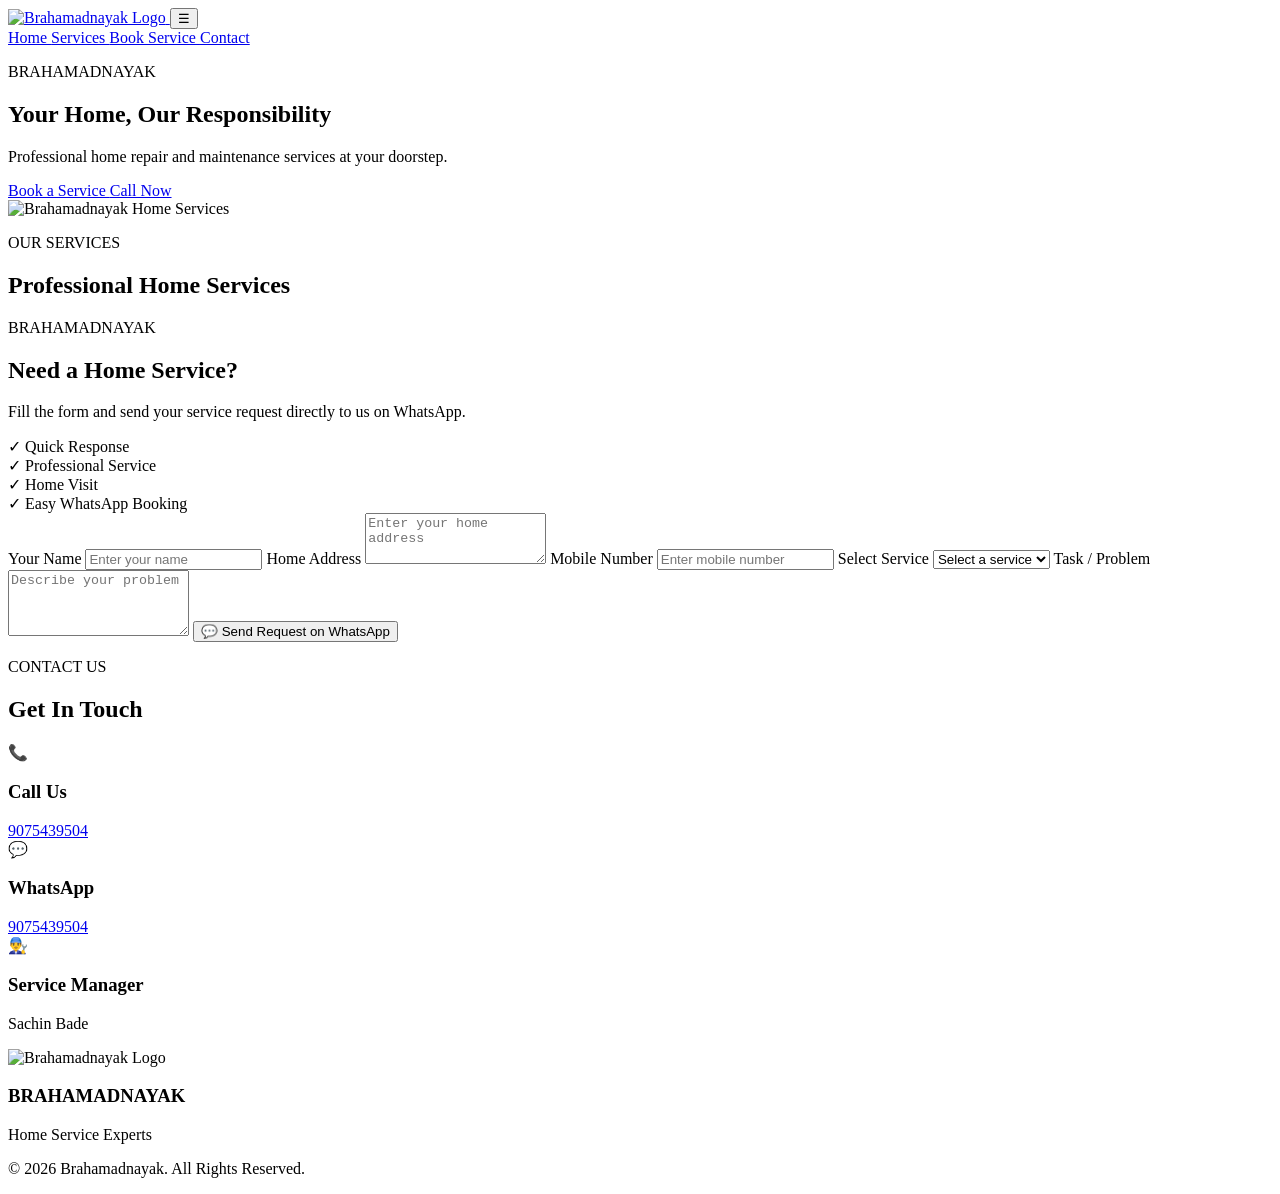
==== website.html @ bc369279 "Create website.html" ====
<!DOCTYPE html>
<html lang="en">

<head>

    <meta charset="UTF-8">

    <meta name="viewport"
          content="width=device-width, initial-scale=1.0">

    <title>Brahamadnayak</title>

    <link rel="stylesheet" href="style.css">

</head>

<body>

<!-- ================= NAVBAR ================= -->

<header class="navbar">

    <div class="nav-container">

        <a href="website.html" class="nav-logo">

            <img src="assest/brahamadnayak_logo.png"
                 alt="Brahamadnayak Logo">

        </a>

        <button class="menu-btn" onclick="toggleMenu()">
            ☰
        </button>

        <nav id="navMenu">

            <a href="#home" data-text="home">
                Home
            </a>

            <a href="#services" data-text="services">
                Services
            </a>

            <a href="#booking" data-text="booking">
                Book Service
            </a>

            <a href="#contact" data-text="contact">
                Contact
            </a>

        </nav>

    </div>

</header>


<!-- ================= HOME ================= -->

<section id="home" class="hero">

    <div class="hero-content">

        <div class="hero-text">

            <p class="small-title">
                BRAHAMADNAYAK
            </p>

            <h1 data-text="heroTitle">
                Your Home,
                Our Responsibility
            </h1>

            <p data-text="heroDescription">
                Professional home repair and maintenance
                services at your doorstep.
            </p>

            <div class="hero-buttons">

                <a href="#booking" class="primary-btn"
                   data-text="bookNow">
                    Book a Service
                </a>

                <a href="tel:9075439504"
                   class="secondary-btn"
                   data-text="callNow">
                    Call Now
                </a>

            </div>

        </div>


        <div class="hero-image">

            <img src="assest/brahamadnayak_logo.png"
                 alt="Brahamadnayak Home Services">

        </div>

    </div>

</section>


<!-- ================= SERVICES ================= -->

<section id="services" class="section">

    <div class="section-title">

        <p>OUR SERVICES</p>

        <h2 data-text="servicesTitle">
            Professional Home Services
        </h2>

        <span></span>

    </div>

    <div id="servicesContainer"
         class="services-grid">

    </div>

</section>


<!-- ================= BOOKING ================= -->

<section id="booking" class="booking-section">

    <div class="booking-container">

        <div class="booking-info">

            <p class="small-title">
                BRAHAMADNAYAK
            </p>

            <h2 data-text="bookingTitle">
                Need a Home Service?
            </h2>

            <p data-text="bookingDescription">
                Fill the form and send your service request
                directly to us on WhatsApp.
            </p>

            <div class="booking-points">

                <div>
                    ✓ Quick Response
                </div>

                <div>
                    ✓ Professional Service
                </div>

                <div>
                    ✓ Home Visit
                </div>

                <div>
                    ✓ Easy WhatsApp Booking
                </div>

            </div>

        </div>


        <div class="form-box">

            <form id="bookingForm">

                <label data-text="nameLabel">
                    Your Name
                </label>

                <input
                    type="text"
                    id="name"
                    placeholder="Enter your name"
                    required
                >


                <label data-text="addressLabel">
                    Home Address
                </label>

                <textarea
                    id="address"
                    placeholder="Enter your home address"
                    rows="3"
                    required></textarea>


                <label data-text="mobileLabel">
                    Mobile Number
                </label>

                <input
                    type="tel"
                    id="mobile"
                    placeholder="Enter mobile number"
                    maxlength="10"
                    required
                >


                <label data-text="serviceLabel">
                    Select Service
                </label>

                <select id="service" required>

                    <option value="">
                        Select a service
                    </option>

                </select>


                <label data-text="problemLabel">
                    Task / Problem
                </label>

                <textarea
                    id="problem"
                    placeholder="Describe your problem"
                    rows="4"
                    required></textarea>


                <button type="submit"
                        class="whatsapp-btn">

                    <span>💬</span>

                    <span data-text="sendWhatsApp">
                        Send Request on WhatsApp
                    </span>

                </button>

            </form>

        </div>

    </div>

</section>


<!-- ================= CONTACT ================= -->

<section id="contact" class="contact-section">

    <div class="section-title">

        <p>CONTACT US</p>

        <h2 data-text="contactTitle">
            Get In Touch
        </h2>

        <span></span>

    </div>


    <div class="contact-container">

        <div class="contact-card">

            <div class="contact-icon">
                📞
            </div>

            <h3 data-text="call">
                Call Us
            </h3>

            <a href="tel:9075439504">
                9075439504
            </a>

        </div>


        <div class="contact-card">

            <div class="contact-icon">
                💬
            </div>

            <h3>
                WhatsApp
            </h3>

            <a href="https://wa.me/919075439504"
               target="_blank">

                9075439504

            </a>

        </div>


        <div class="contact-card">

            <div class="contact-icon">
                👨‍🔧
            </div>

            <h3 data-text="manager">
                Service Manager
            </h3>

            <p>
                Sachin Bade
            </p>

        </div>

    </div>

</section>


<!-- ================= FOOTER ================= -->

<footer>

    <div class="footer-logo">

        <img src="assest/brahamadnayak_logo.png"
             alt="Brahamadnayak Logo">

    </div>

    <h3>BRAHAMADNAYAK</h3>

    <p>
        Home Service Experts
    </p>

    <p class="copyright">
        © 2026 Brahamadnayak. All Rights Reserved.
    </p>

</footer>


<!-- CURSOR GLOW -->

<div id="cursorGlow"></div>


<script src="app.js"></script>

</body>

</html>
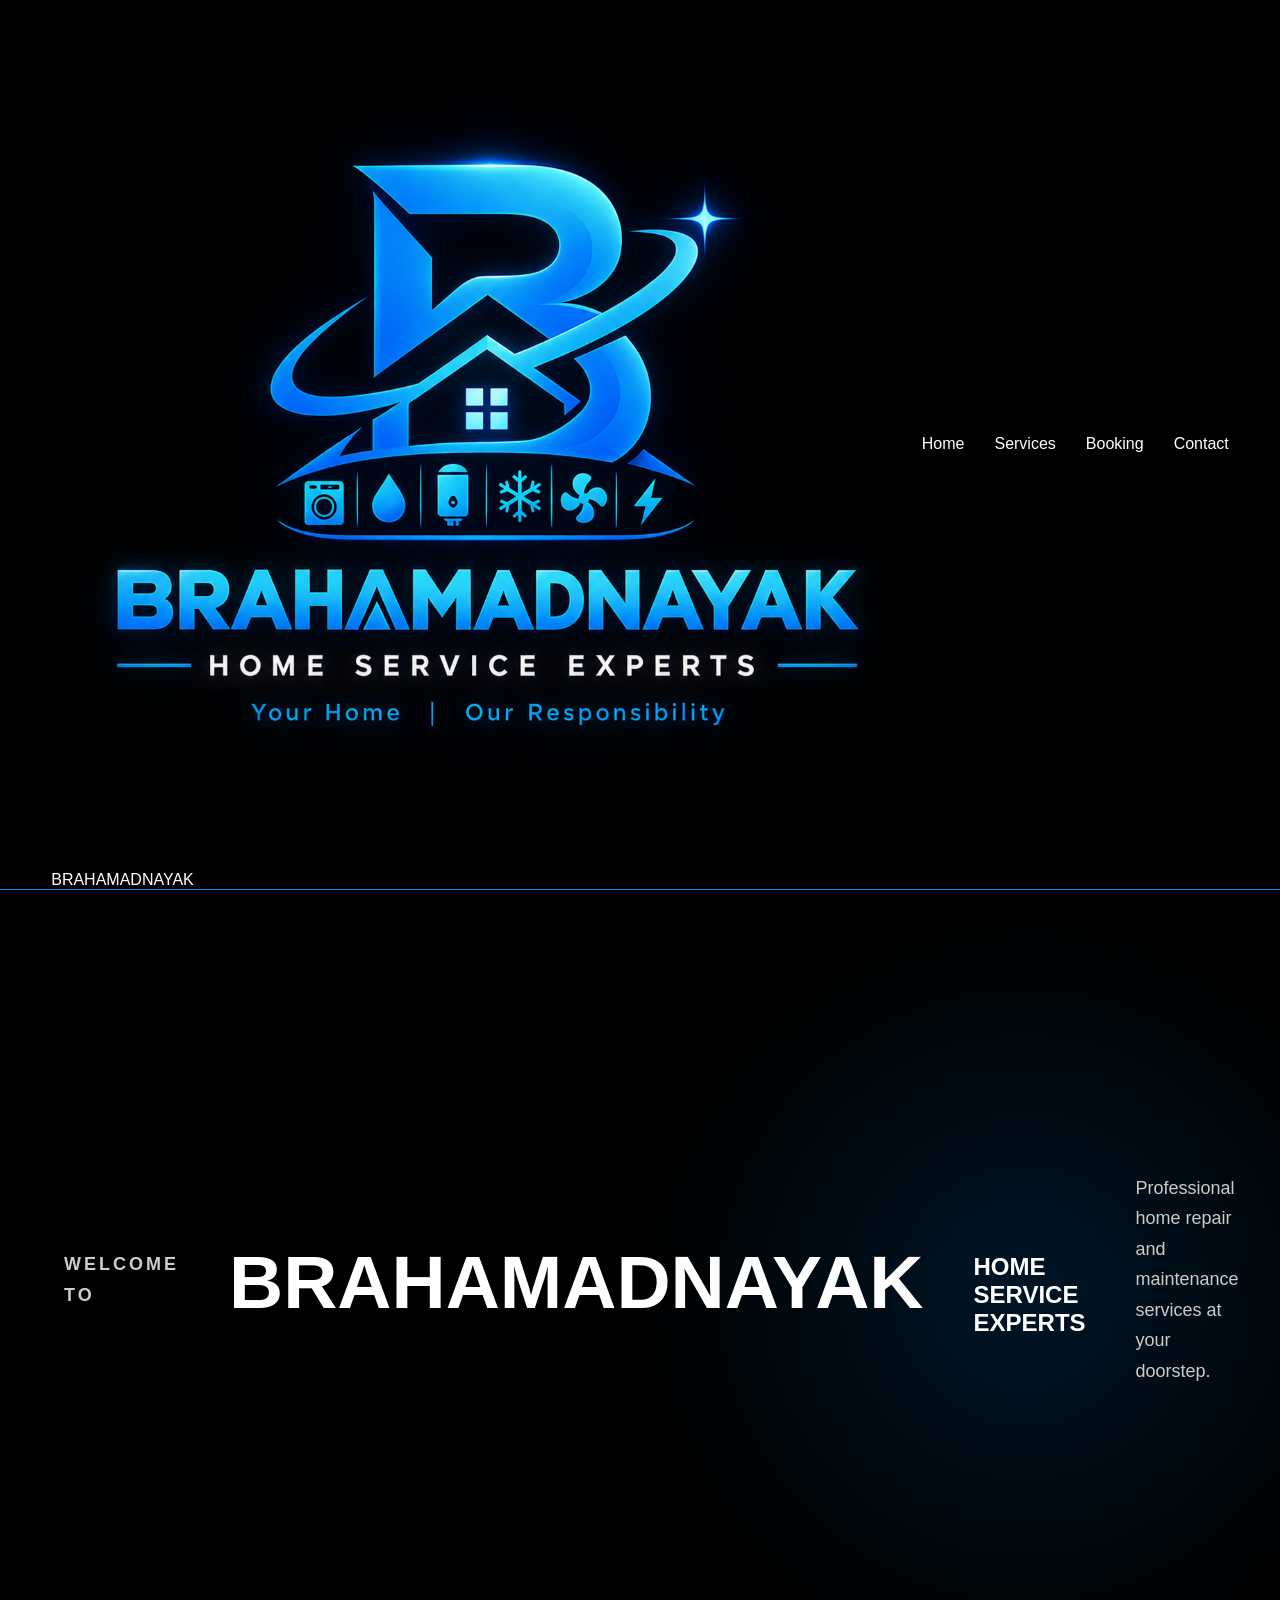
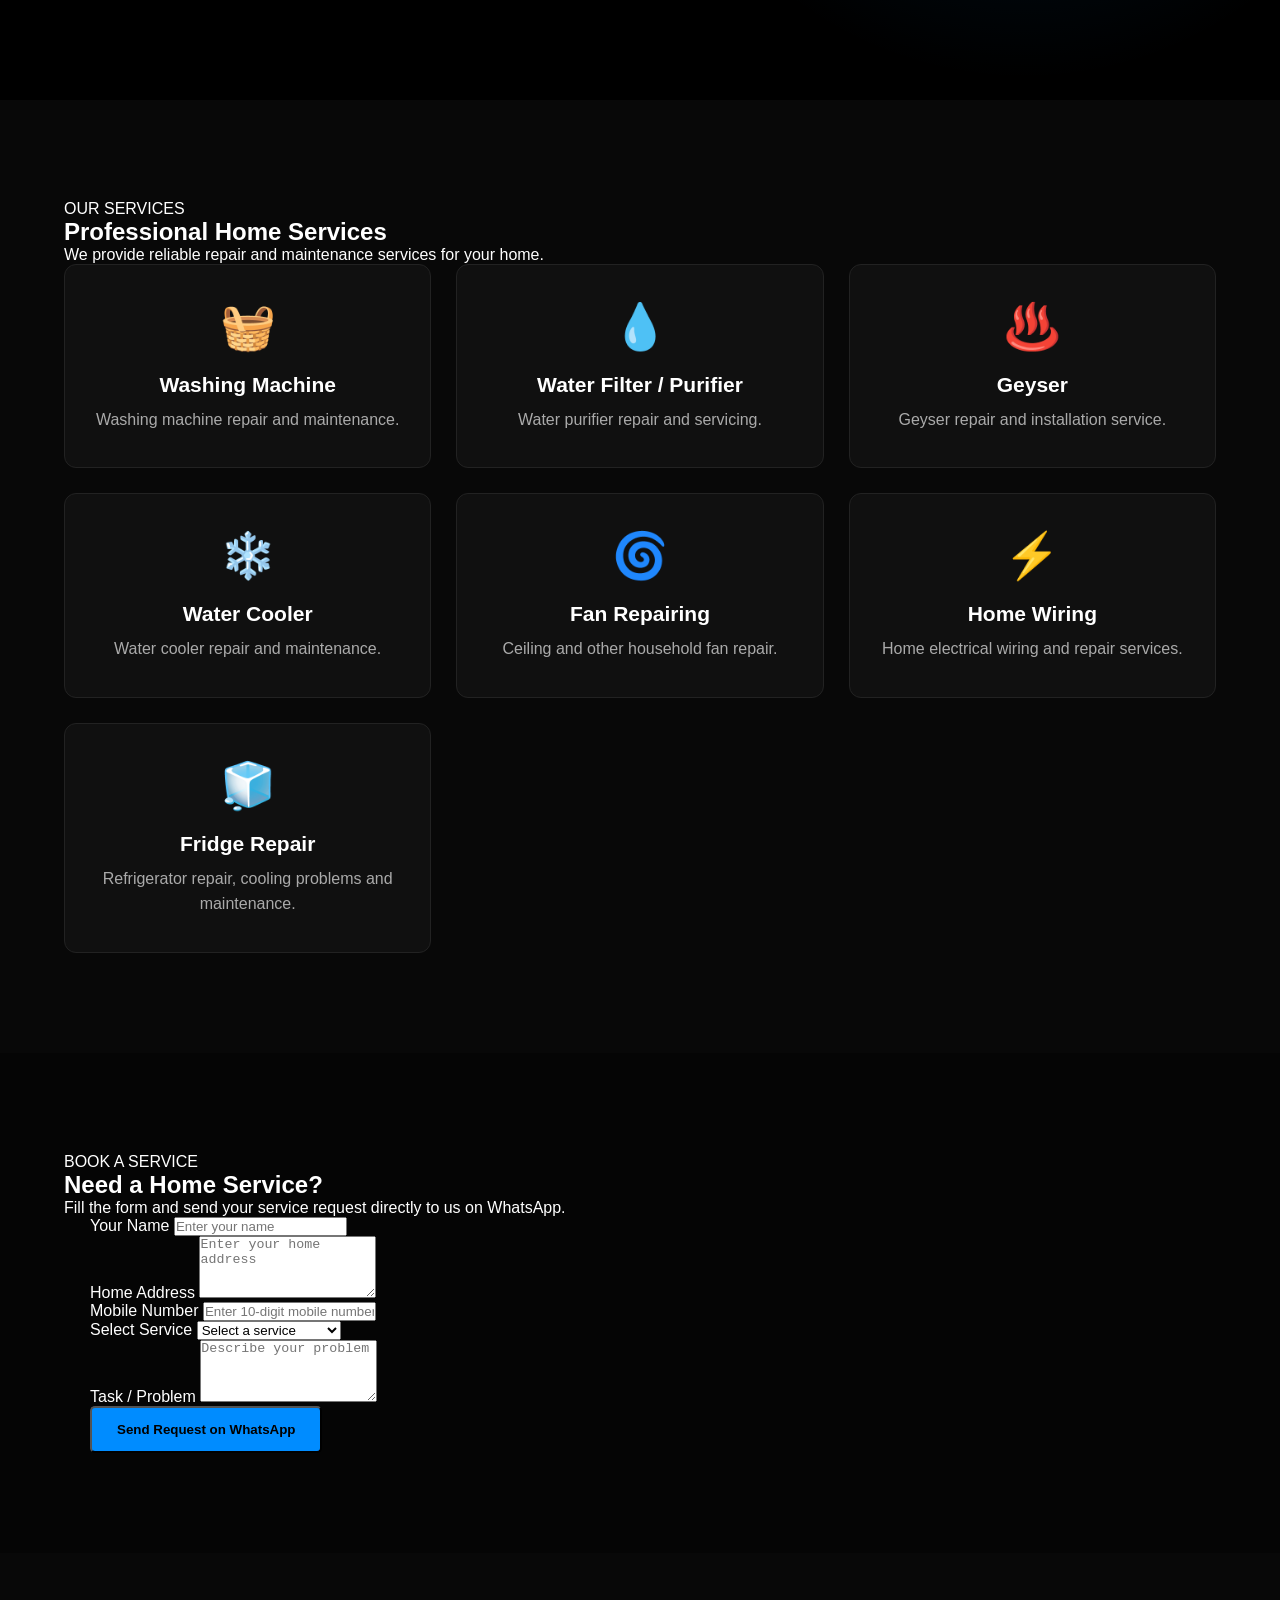
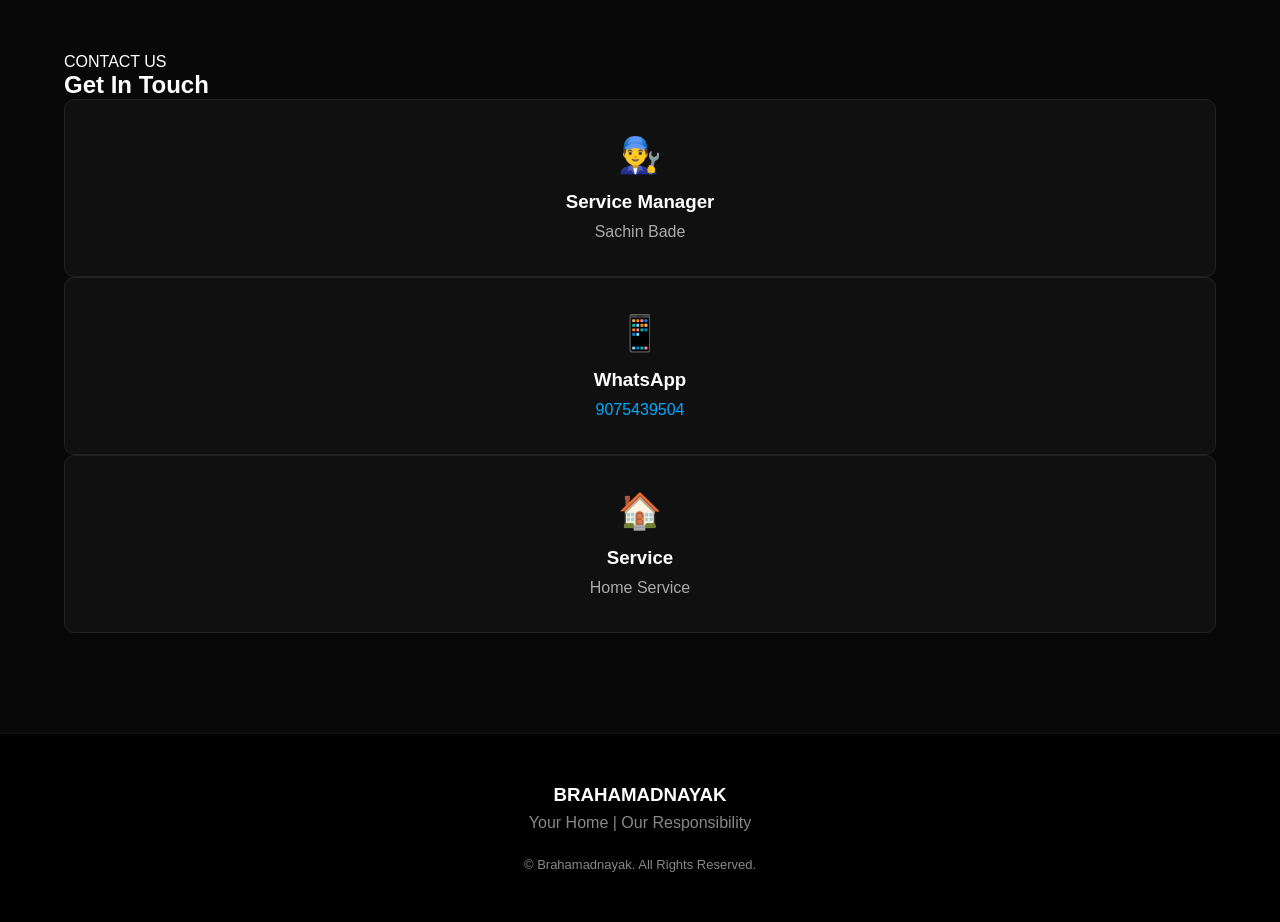
==== commit 8732ccb8: "Update website.html" ====
--- a/website.html
+++ b/website.html
@@ -8,7 +8,7 @@
     <meta name="viewport"
           content="width=device-width, initial-scale=1.0">
 
-    <title>Brahamadnayak</title>
+    <title>Brahamadnayak Home Services</title>
 
     <link rel="stylesheet" href="style.css">
 
@@ -16,359 +16,509 @@
 
 <body>
 
-<!-- ================= NAVBAR ================= -->
-
-<header class="navbar">
-
-    <div class="nav-container">
-
-        <a href="website.html" class="nav-logo">
-
-            <img src="assest/brahamadnayak_logo.png"
-                 alt="Brahamadnayak Logo">
-
-        </a>
-
-        <button class="menu-btn" onclick="toggleMenu()">
-            ☰
-        </button>
-
-        <nav id="navMenu">
-
-            <a href="#home" data-text="home">
-                Home
+    <div class="cursor-glow"></div>
+
+    <!-- NAVIGATION -->
+
+    <header class="navbar">
+
+        <div class="nav-container">
+
+            <a href="#home" class="brand">
+
+                <img src="assest/brahamadnayak_logo.png"
+                     alt="Brahamadnayak Logo">
+
+                <span>BRAHAMADNAYAK</span>
+
             </a>
 
-            <a href="#services" data-text="services">
-                Services
+            <nav>
+
+                <a href="#home" data-nav="home">
+                    Home
+                </a>
+
+                <a href="#services" data-nav="services">
+                    Services
+                </a>
+
+                <a href="#booking" data-nav="booking">
+                    Booking
+                </a>
+
+                <a href="#contact" data-nav="contact">
+                    Contact
+                </a>
+
+            </nav>
+
+        </div>
+
+    </header>
+
+
+    <!-- HOME -->
+
+    <section id="home" class="hero">
+
+        <div class="hero-content">
+
+            <p class="small-title" data-text="welcome">
+                WELCOME TO
+            </p>
+
+            <h1>
+                BRAHAMADNAYAK
+            </h1>
+
+            <h2 data-text="homeServices">
+                HOME SERVICE EXPERTS
+            </h2>
+
+            <p class="hero-description"
+               data-text="heroDescription">
+
+                Reliable repair and home services at your doorstep.
+
+            </p>
+
+            <a href="#services"
+               class="primary-btn"
+               data-text="viewServices">
+
+                View Services
+
             </a>
 
-            <a href="#booking" data-text="booking">
-                Book Service
-            </a>
-
-            <a href="#contact" data-text="contact">
-                Contact
-            </a>
-
-        </nav>
-
-    </div>
-
-</header>
-
-
-<!-- ================= HOME ================= -->
-
-<section id="home" class="hero">
-
-    <div class="hero-content">
-
-        <div class="hero-text">
-
-            <p class="small-title">
+        </div>
+
+    </section>
+
+
+    <!-- SERVICES -->
+
+    <section id="services" class="section">
+
+        <div class="section-heading">
+
+            <p class="section-small"
+               data-text="ourServices">
+                OUR SERVICES
+            </p>
+
+            <h2 data-text="servicesTitle">
+                Professional Home Services
+            </h2>
+
+            <p data-text="servicesDescription">
+                We provide reliable repair and maintenance services
+                for your home.
+            </p>
+
+        </div>
+
+
+        <div class="services-grid">
+
+
+            <!-- WASHING MACHINE -->
+
+            <div class="service-card">
+
+                <div class="service-icon">
+                    🧺
+                </div>
+
+                <h3 data-service="washingMachine">
+                    Washing Machine
+                </h3>
+
+                <p data-service-desc="washingMachine">
+                    Washing machine repair and maintenance.
+                </p>
+
+            </div>
+
+
+            <!-- PURIFIER -->
+
+            <div class="service-card">
+
+                <div class="service-icon">
+                    💧
+                </div>
+
+                <h3 data-service="purifier">
+                    Water Filter / Purifier
+                </h3>
+
+                <p data-service-desc="purifier">
+                    Water purifier repair and servicing.
+                </p>
+
+            </div>
+
+
+            <!-- GEYSER -->
+
+            <div class="service-card">
+
+                <div class="service-icon">
+                    ♨️
+                </div>
+
+                <h3 data-service="geyser">
+                    Geyser
+                </h3>
+
+                <p data-service-desc="geyser">
+                    Geyser repair and installation service.
+                </p>
+
+            </div>
+
+
+            <!-- COOLER -->
+
+            <div class="service-card">
+
+                <div class="service-icon">
+                    ❄️
+                </div>
+
+                <h3 data-service="cooler">
+                    Water Cooler
+                </h3>
+
+                <p data-service-desc="cooler">
+                    Water cooler repair and maintenance.
+                </p>
+
+            </div>
+
+
+            <!-- FAN -->
+
+            <div class="service-card">
+
+                <div class="service-icon">
+                    🌀
+                </div>
+
+                <h3 data-service="fan">
+                    Fan Repairing
+                </h3>
+
+                <p data-service-desc="fan">
+                    Ceiling and other household fan repair.
+                </p>
+
+            </div>
+
+
+            <!-- WIRING -->
+
+            <div class="service-card">
+
+                <div class="service-icon">
+                    ⚡
+                </div>
+
+                <h3 data-service="wiring">
+                    Home Wiring
+                </h3>
+
+                <p data-service-desc="wiring">
+                    Home electrical wiring and repair services.
+                </p>
+
+            </div>
+
+
+            <!-- FRIDGE -->
+
+            <div class="service-card">
+
+                <div class="service-icon">
+                    🧊
+                </div>
+
+                <h3 data-service="fridge">
+                    Fridge Repair
+                </h3>
+
+                <p data-service-desc="fridge">
+                    Refrigerator repair, cooling problems
+                    and maintenance.
+                </p>
+
+            </div>
+
+
+        </div>
+
+    </section>
+
+
+    <!-- BOOKING -->
+
+    <section id="booking" class="section booking-section">
+
+        <div class="section-heading">
+
+            <p class="section-small"
+               data-text="bookService">
+                BOOK A SERVICE
+            </p>
+
+            <h2 data-text="bookingTitle">
+                Request a Service
+            </h2>
+
+            <p data-text="bookingDescription">
+                Enter your details and contact us directly on WhatsApp.
+            </p>
+
+        </div>
+
+
+        <div class="booking-container">
+
+            <form id="bookingForm">
+
+
+                <div class="form-group">
+
+                    <label for="customerName"
+                           data-text="nameLabel">
+                        Your Name
+                    </label>
+
+                    <input
+                        type="text"
+                        id="customerName"
+                        placeholder="Enter your name"
+                        required>
+
+                </div>
+
+
+                <div class="form-group">
+
+                    <label for="customerAddress"
+                           data-text="addressLabel">
+                        Home Address
+                    </label>
+
+                    <textarea
+                        id="customerAddress"
+                        placeholder="Enter your home address"
+                        rows="4"
+                        required></textarea>
+
+                </div>
+
+
+                <div class="form-group">
+
+                    <label for="customerMobile"
+                           data-text="mobileLabel">
+                        Mobile Number
+                    </label>
+
+                    <input
+                        type="tel"
+                        id="customerMobile"
+                        placeholder="Enter 10-digit mobile number"
+                        maxlength="10"
+                        required>
+
+                </div>
+
+
+                <div class="form-group">
+
+                    <label for="serviceSelect"
+                           data-text="serviceLabel">
+                        Select Service
+                    </label>
+
+                    <select id="serviceSelect" required>
+
+                        <option value="">
+                            Select a service
+                        </option>
+
+                        <option value="Washing Machine">
+                            Washing Machine
+                        </option>
+
+                        <option value="Water Filter / Purifier">
+                            Water Filter / Purifier
+                        </option>
+
+                        <option value="Geyser">
+                            Geyser
+                        </option>
+
+                        <option value="Water Cooler">
+                            Water Cooler
+                        </option>
+
+                        <option value="Fan Repairing">
+                            Fan Repairing
+                        </option>
+
+                        <option value="Home Wiring">
+                            Home Wiring
+                        </option>
+
+                        <option value="Fridge Repair">
+                            Fridge Repair
+                        </option>
+
+                    </select>
+
+                </div>
+
+
+                <div class="form-group">
+
+                    <label for="customerProblem"
+                           data-text="problemLabel">
+                        Problem / Task
+                    </label>
+
+                    <textarea
+                        id="customerProblem"
+                        placeholder="Describe your problem"
+                        rows="4"
+                        required></textarea>
+
+                </div>
+
+
+                <button type="submit"
+                        class="primary-btn booking-btn"
+                        data-text="sendWhatsApp">
+
+                    Send Booking on WhatsApp
+
+                </button>
+
+            </form>
+
+        </div>
+
+    </section>
+
+
+    <!-- CONTACT -->
+
+    <section id="contact" class="section contact-section">
+
+        <div class="section-heading">
+
+            <p class="section-small"
+               data-text="contactUs">
+                CONTACT US
+            </p>
+
+            <h2 data-text="contactTitle">
+                Get in Touch
+            </h2>
+
+        </div>
+
+
+        <div class="contact-grid">
+
+
+            <div class="contact-card">
+
+                <div class="contact-icon">
+                    👨‍🔧
+                </div>
+
+                <h3 data-text="manager">
+                    Manager
+                </h3>
+
+                <p>
+                    Sachin Bade
+                </p>
+
+            </div>
+
+
+            <div class="contact-card">
+
+                <div class="contact-icon">
+                    📱
+                </div>
+
+                <h3 data-text="whatsapp">
+                    WhatsApp
+                </h3>
+
+                <a href="https://wa.me/919075439504"
+                   target="_blank">
+
+                    9075439504
+
+                </a>
+
+            </div>
+
+
+            <div class="contact-card">
+
+                <div class="contact-icon">
+                    🏠
+                </div>
+
+                <h3 data-text="serviceArea">
+                    Service
+                </h3>
+
+                <p data-text="serviceAreaText">
+                    Home Service
+                </p>
+
+            </div>
+
+
+        </div>
+
+    </section>
+
+
+    <!-- FOOTER -->
+
+    <footer>
+
+        <div class="footer-content">
+
+            <h3>
                 BRAHAMADNAYAK
-            </p>
-
-            <h1 data-text="heroTitle">
-                Your Home,
-                Our Responsibility
-            </h1>
-
-            <p data-text="heroDescription">
-                Professional home repair and maintenance
-                services at your doorstep.
-            </p>
-
-            <div class="hero-buttons">
-
-                <a href="#booking" class="primary-btn"
-                   data-text="bookNow">
-                    Book a Service
-                </a>
-
-                <a href="tel:9075439504"
-                   class="secondary-btn"
-                   data-text="callNow">
-                    Call Now
-                </a>
-
-            </div>
-
-        </div>
-
-
-        <div class="hero-image">
-
-            <img src="assest/brahamadnayak_logo.png"
-                 alt="Brahamadnayak Home Services">
-
-        </div>
-
-    </div>
-
-</section>
-
-
-<!-- ================= SERVICES ================= -->
-
-<section id="services" class="section">
-
-    <div class="section-title">
-
-        <p>OUR SERVICES</p>
-
-        <h2 data-text="servicesTitle">
-            Professional Home Services
-        </h2>
-
-        <span></span>
-
-    </div>
-
-    <div id="servicesContainer"
-         class="services-grid">
-
-    </div>
-
-</section>
-
-
-<!-- ================= BOOKING ================= -->
-
-<section id="booking" class="booking-section">
-
-    <div class="booking-container">
-
-        <div class="booking-info">
-
-            <p class="small-title">
-                BRAHAMADNAYAK
-            </p>
-
-            <h2 data-text="bookingTitle">
-                Need a Home Service?
-            </h2>
-
-            <p data-text="bookingDescription">
-                Fill the form and send your service request
-                directly to us on WhatsApp.
-            </p>
-
-            <div class="booking-points">
-
-                <div>
-                    ✓ Quick Response
-                </div>
-
-                <div>
-                    ✓ Professional Service
-                </div>
-
-                <div>
-                    ✓ Home Visit
-                </div>
-
-                <div>
-                    ✓ Easy WhatsApp Booking
-                </div>
-
-            </div>
-
-        </div>
-
-
-        <div class="form-box">
-
-            <form id="bookingForm">
-
-                <label data-text="nameLabel">
-                    Your Name
-                </label>
-
-                <input
-                    type="text"
-                    id="name"
-                    placeholder="Enter your name"
-                    required
-                >
-
-
-                <label data-text="addressLabel">
-                    Home Address
-                </label>
-
-                <textarea
-                    id="address"
-                    placeholder="Enter your home address"
-                    rows="3"
-                    required></textarea>
-
-
-                <label data-text="mobileLabel">
-                    Mobile Number
-                </label>
-
-                <input
-                    type="tel"
-                    id="mobile"
-                    placeholder="Enter mobile number"
-                    maxlength="10"
-                    required
-                >
-
-
-                <label data-text="serviceLabel">
-                    Select Service
-                </label>
-
-                <select id="service" required>
-
-                    <option value="">
-                        Select a service
-                    </option>
-
-                </select>
-
-
-                <label data-text="problemLabel">
-                    Task / Problem
-                </label>
-
-                <textarea
-                    id="problem"
-                    placeholder="Describe your problem"
-                    rows="4"
-                    required></textarea>
-
-
-                <button type="submit"
-                        class="whatsapp-btn">
-
-                    <span>💬</span>
-
-                    <span data-text="sendWhatsApp">
-                        Send Request on WhatsApp
-                    </span>
-
-                </button>
-
-            </form>
-
-        </div>
-
-    </div>
-
-</section>
-
-
-<!-- ================= CONTACT ================= -->
-
-<section id="contact" class="contact-section">
-
-    <div class="section-title">
-
-        <p>CONTACT US</p>
-
-        <h2 data-text="contactTitle">
-            Get In Touch
-        </h2>
-
-        <span></span>
-
-    </div>
-
-
-    <div class="contact-container">
-
-        <div class="contact-card">
-
-            <div class="contact-icon">
-                📞
-            </div>
-
-            <h3 data-text="call">
-                Call Us
             </h3>
 
-            <a href="tel:9075439504">
-                9075439504
-            </a>
-
-        </div>
-
-
-        <div class="contact-card">
-
-            <div class="contact-icon">
-                💬
-            </div>
-
-            <h3>
-                WhatsApp
-            </h3>
-
-            <a href="https://wa.me/919075439504"
-               target="_blank">
-
-                9075439504
-
-            </a>
-
-        </div>
-
-
-        <div class="contact-card">
-
-            <div class="contact-icon">
-                👨‍🔧
-            </div>
-
-            <h3 data-text="manager">
-                Service Manager
-            </h3>
-
-            <p>
-                Sachin Bade
-            </p>
-
-        </div>
-
-    </div>
-
-</section>
-
-
-<!-- ================= FOOTER ================= -->
-
-<footer>
-
-    <div class="footer-logo">
-
-        <img src="assest/brahamadnayak_logo.png"
-             alt="Brahamadnayak Logo">
-
-    </div>
-
-    <h3>BRAHAMADNAYAK</h3>
-
-    <p>
-        Home Service Experts
-    </p>
-
-    <p class="copyright">
-        © 2026 Brahamadnayak. All Rights Reserved.
-    </p>
-
-</footer>
-
-
-<!-- CURSOR GLOW -->
-
-<div id="cursorGlow"></div>
-
-
-<script src="app.js"></script>
+            <p data-text="footerText">
+                Your Home | Our Responsibility
+            </p>
+
+            <p class="copyright">
+                © <span id="year"></span>
+                Brahamadnayak. All Rights Reserved.
+            </p>
+
+        </div>
+
+    </footer>
+
+
+    <script src="app.js"></script>
 
 </body>
 
--- a/style.css
+++ b/style.css
@@ -0,0 +1,1052 @@
+/* =========================================
+   RESET
+========================================= */
+
+* {
+    margin: 0;
+    padding: 0;
+    box-sizing: border-box;
+}
+
+
+html {
+    scroll-behavior: smooth;
+}
+
+
+body {
+    margin: 0;
+
+    font-family:
+        Arial,
+        Helvetica,
+        sans-serif;
+
+    background: #000000;
+
+    color: #ffffff;
+
+    overflow-x: hidden;
+}
+
+
+img {
+    max-width: 100%;
+    height: auto;
+
+    display: block;
+}
+
+
+a {
+    text-decoration: none;
+    color: inherit;
+}
+
+
+/* =========================================
+   NAVBAR
+========================================= */
+
+.navbar {
+    position: sticky;
+
+    top: 0;
+
+    z-index: 1000;
+
+    width: 100%;
+
+    background: rgba(0, 0, 0, 0.95);
+
+    border-bottom:
+        1px solid #008cff;
+
+    backdrop-filter: blur(10px);
+}
+
+
+.nav-container {
+    width: 92%;
+
+    max-width: 1200px;
+
+    min-height: 80px;
+
+    margin: auto;
+
+    display: flex;
+
+    align-items: center;
+
+    justify-content: space-between;
+}
+
+
+/* LOGO */
+
+.nav-logo {
+    width: 180px;
+
+    display: block;
+}
+
+
+.nav-logo img {
+    width: 100%;
+
+    max-width: 180px;
+
+    height: auto;
+
+    object-fit: contain;
+}
+
+
+/* NAVIGATION */
+
+nav {
+    display: flex;
+
+    align-items: center;
+
+    gap: 30px;
+}
+
+
+nav a {
+    color: white;
+
+    font-size: 16px;
+
+    transition: 0.3s;
+}
+
+
+nav a:hover {
+    color: #00aaff;
+}
+
+
+/* MOBILE MENU */
+
+.menu-btn {
+    display: none;
+
+    background: transparent;
+
+    border: 1px solid #008cff;
+
+    color: white;
+
+    font-size: 24px;
+
+    padding: 6px 12px;
+
+    cursor: pointer;
+}
+
+
+/* =========================================
+   HERO
+========================================= */
+
+.hero {
+    width: 100%;
+
+    min-height: 90vh;
+
+    padding: 70px 5%;
+
+    display: flex;
+
+    align-items: center;
+
+    background:
+        radial-gradient(
+            circle at 80% 50%,
+            rgba(0, 140, 255, 0.15),
+            transparent 35%
+        );
+}
+
+
+.hero-content {
+    width: 100%;
+
+    max-width: 1200px;
+
+    margin: auto;
+
+    display: flex;
+
+    align-items: center;
+
+    justify-content: space-between;
+
+    gap: 50px;
+}
+
+
+.hero-text {
+    flex: 1;
+}
+
+
+.small-title {
+    color: #00aaff;
+
+    letter-spacing: 3px;
+
+    font-weight: bold;
+
+    margin-bottom: 15px;
+}
+
+
+.hero h1 {
+    font-size:
+        clamp(40px, 6vw, 75px);
+
+    line-height: 1.05;
+
+    margin-bottom: 25px;
+}
+
+
+.hero p {
+    max-width: 600px;
+
+    color: #cccccc;
+
+    font-size: 18px;
+
+    line-height: 1.7;
+
+    margin-bottom: 30px;
+}
+
+
+/* HERO IMAGE */
+
+.hero-image {
+    flex: 1;
+
+    width: 100%;
+
+    display: flex;
+
+    justify-content: center;
+
+    align-items: center;
+}
+
+
+.hero-image img {
+    width: 100%;
+
+    max-width: 500px;
+
+    height: auto;
+
+    object-fit: contain;
+
+    filter:
+        drop-shadow(
+            0 0 25px
+            rgba(0, 140, 255, 0.45)
+        );
+}
+
+
+/* BUTTONS */
+
+.hero-buttons {
+    display: flex;
+
+    gap: 15px;
+
+    flex-wrap: wrap;
+}
+
+
+.primary-btn,
+.secondary-btn {
+    padding: 14px 25px;
+
+    border-radius: 5px;
+
+    font-weight: bold;
+
+    transition: 0.3s;
+}
+
+
+.primary-btn {
+    background: #008cff;
+}
+
+
+.primary-btn:hover {
+    background: #00aaff;
+
+    transform: translateY(-3px);
+}
+
+
+.secondary-btn {
+    border: 1px solid #008cff;
+}
+
+
+.secondary-btn:hover {
+    background: #008cff;
+}
+
+
+/* =========================================
+   SECTION
+========================================= */
+
+.section {
+    padding: 100px 5%;
+
+    background: #080808;
+}
+
+
+.section-title {
+    text-align: center;
+
+    margin-bottom: 50px;
+}
+
+
+.section-title p {
+    color: #008cff;
+
+    letter-spacing: 3px;
+
+    font-weight: bold;
+
+    margin-bottom: 10px;
+}
+
+
+.section-title h2 {
+    font-size:
+        clamp(30px, 5vw, 50px);
+
+    margin-bottom: 15px;
+}
+
+
+.section-title span {
+    display: block;
+
+    width: 80px;
+
+    height: 3px;
+
+    margin: auto;
+
+    background: #008cff;
+}
+
+
+/* =========================================
+   SERVICES
+========================================= */
+
+.services-grid {
+    width: 100%;
+
+    max-width: 1200px;
+
+    margin: auto;
+
+    display: grid;
+
+    grid-template-columns:
+        repeat(3, 1fr);
+
+    gap: 25px;
+}
+
+
+.service-card {
+    padding: 35px 25px;
+
+    text-align: center;
+
+    background: #101010;
+
+    border: 1px solid #222222;
+
+    border-radius: 12px;
+
+    transition: 0.3s;
+}
+
+
+.service-card:hover {
+    border-color: #008cff;
+
+    transform: translateY(-8px);
+
+    box-shadow:
+        0 0 25px
+        rgba(0, 140, 255, 0.15);
+}
+
+
+.service-icon {
+    font-size: 45px;
+
+    margin-bottom: 20px;
+}
+
+
+.service-card h3 {
+    font-size: 21px;
+
+    margin-bottom: 10px;
+}
+
+
+.service-card p {
+    color: #aaaaaa;
+
+    line-height: 1.6;
+}
+
+
+/* =========================================
+   BOOKING
+========================================= */
+
+.booking-section {
+    padding: 100px 5%;
+
+    background: #050505;
+}
+
+
+.booking-container {
+    width: 100%;
+
+    max-width: 1100px;
+
+    margin: auto;
+
+    display: grid;
+
+    grid-template-columns:
+        1fr 1fr;
+
+    gap: 60px;
+
+    align-items: center;
+}
+
+
+.booking-info h2 {
+    font-size:
+        clamp(35px, 5vw, 55px);
+
+    margin-bottom: 20px;
+}
+
+
+.booking-info > p {
+    color: #aaaaaa;
+
+    line-height: 1.7;
+
+    margin-bottom: 25px;
+}
+
+
+.booking-points {
+    display: grid;
+
+    gap: 15px;
+
+    color: #dddddd;
+}
+
+
+/* FORM */
+
+.form-box {
+    background: #0d0d0d;
+
+    border: 1px solid #222222;
+
+    border-radius: 12px;
+
+    padding: 35px;
+}
+
+
+.form-box label {
+    display: block;
+
+    color: #dddddd;
+
+    font-weight: bold;
+
+    margin-top: 15px;
+
+    margin-bottom: 8px;
+}
+
+
+.form-box label:first-child {
+    margin-top: 0;
+}
+
+
+.form-box input,
+.form-box textarea,
+.form-box select {
+    width: 100%;
+
+    padding: 14px;
+
+    background: #050505;
+
+    color: white;
+
+    border:
+        1px solid #333333;
+
+    border-radius: 5px;
+
+    outline: none;
+
+    font-size: 15px;
+}
+
+
+.form-box input:focus,
+.form-box textarea:focus,
+.form-box select:focus {
+    border-color: #008cff;
+
+    box-shadow:
+        0 0 10px
+        rgba(0, 140, 255, 0.15);
+}
+
+
+.form-box textarea {
+    resize: vertical;
+}
+
+
+/* WHATSAPP BUTTON */
+
+.whatsapp-btn {
+    width: 100%;
+
+    margin-top: 25px;
+
+    padding: 15px;
+
+    border: none;
+
+    border-radius: 5px;
+
+    background: #008cff;
+
+    color: white;
+
+    font-size: 16px;
+
+    font-weight: bold;
+
+    cursor: pointer;
+
+    transition: 0.3s;
+}
+
+
+.whatsapp-btn:hover {
+    background: #00aaff;
+
+    transform: translateY(-2px);
+}
+
+
+/* =========================================
+   CONTACT
+========================================= */
+
+.contact-section {
+    padding: 100px 5%;
+
+    background: #080808;
+}
+
+
+.contact-container {
+    width: 100%;
+
+    max-width: 1000px;
+
+    margin: auto;
+
+    display: grid;
+
+    grid-template-columns:
+        repeat(3, 1fr);
+
+    gap: 25px;
+}
+
+
+.contact-card {
+    padding: 35px 20px;
+
+    text-align: center;
+
+    background: #101010;
+
+    border: 1px solid #222222;
+
+    border-radius: 10px;
+
+    transition: 0.3s;
+}
+
+
+.contact-card:hover {
+    border-color: #008cff;
+}
+
+
+.contact-icon {
+    font-size: 35px;
+
+    margin-bottom: 15px;
+}
+
+
+.contact-card h3 {
+    margin-bottom: 10px;
+}
+
+
+.contact-card a {
+    color: #00aaff;
+}
+
+
+.contact-card p {
+    color: #aaaaaa;
+}
+
+
+/* =========================================
+   FOOTER
+========================================= */
+
+footer {
+    padding: 50px 20px;
+
+    text-align: center;
+
+    background: #000000;
+
+    border-top:
+        1px solid #111111;
+}
+
+
+.footer-logo {
+    width: 160px;
+
+    max-width: 100%;
+
+    margin: 0 auto 20px;
+}
+
+
+.footer-logo img {
+    width: 100%;
+
+    max-width: 160px;
+
+    height: auto;
+
+    object-fit: contain;
+}
+
+
+footer h3 {
+    margin-bottom: 8px;
+}
+
+
+footer p {
+    color: #888888;
+}
+
+
+.copyright {
+    margin-top: 25px;
+
+    font-size: 13px;
+}
+
+
+/* =========================================
+   FIRST PAGE
+========================================= */
+
+.language-page {
+    width: 100%;
+
+    min-height: 100vh;
+
+    margin: 0;
+
+    padding: 30px 20px;
+
+    display: flex;
+
+    justify-content: center;
+
+    align-items: center;
+
+    background: #000000;
+
+    overflow: hidden;
+}
+
+
+.language-container {
+    width: 100%;
+
+    max-width: 600px;
+
+    text-align: center;
+
+    background: transparent;
+}
+
+
+/* FIRST PAGE LOGO */
+
+.language-logo {
+    width: 100%;
+
+    max-width: 350px;
+
+    margin: 0 auto 25px;
+
+    background: transparent;
+}
+
+
+.language-logo img {
+    width: 100%;
+
+    max-width: 350px;
+
+    height: auto;
+
+    margin: auto;
+
+    display: block;
+
+    object-fit: contain;
+
+    background: transparent;
+}
+
+
+/* FIRST PAGE TITLE */
+
+.language-container h1 {
+    color: #ffffff;
+
+    font-size:
+        clamp(30px, 7vw, 55px);
+
+    letter-spacing: 2px;
+
+    margin-bottom: 10px;
+}
+
+
+.language-subtitle {
+    color: #00aaff;
+
+    margin-bottom: 40px;
+}
+
+
+.language-container h2 {
+    color: white;
+
+    margin-bottom: 25px;
+}
+
+
+/* LANGUAGE BUTTONS */
+
+.language-buttons {
+    display: flex;
+
+    justify-content: center;
+
+    gap: 15px;
+
+    flex-wrap: wrap;
+}
+
+
+.language-btn {
+    min-width: 130px;
+
+    padding: 14px 20px;
+
+    border:
+        1px solid #008cff;
+
+    border-radius: 6px;
+
+    color: white;
+
+    background: transparent;
+
+    transition: 0.3s;
+}
+
+
+.language-btn:hover {
+    background: #008cff;
+
+    transform: translateY(-3px);
+
+    box-shadow:
+        0 0 15px
+        rgba(0, 140, 255, 0.4);
+}
+
+
+/* =========================================
+   CURSOR LIGHT
+========================================= */
+
+#cursorGlow {
+    position: fixed;
+
+    width: 250px;
+
+    height: 250px;
+
+    border-radius: 50%;
+
+    pointer-events: none;
+
+    background:
+        radial-gradient(
+            circle,
+            rgba(0, 140, 255, 0.12),
+            transparent 70%
+        );
+
+    transform:
+        translate(-50%, -50%);
+
+    z-index: 9999;
+}
+
+
+/* =========================================
+   TABLET
+========================================= */
+
+@media (max-width: 900px) {
+
+    .hero-content {
+        flex-direction: column;
+
+        text-align: center;
+    }
+
+
+    .hero-text {
+        display: flex;
+
+        flex-direction: column;
+
+        align-items: center;
+    }
+
+
+    .hero-image img {
+        max-width: 400px;
+    }
+
+
+    .services-grid {
+        grid-template-columns:
+            repeat(2, 1fr);
+    }
+
+
+    .booking-container {
+        grid-template-columns: 1fr;
+    }
+
+
+    .contact-container {
+        grid-template-columns:
+            repeat(2, 1fr);
+    }
+
+}
+
+
+/* =========================================
+   MOBILE
+========================================= */
+
+@media (max-width: 600px) {
+
+    .nav-container {
+        min-height: 70px;
+    }
+
+
+    .nav-logo {
+        width: 130px;
+    }
+
+
+    .nav-logo img {
+        max-width: 130px;
+    }
+
+
+    .menu-btn {
+        display: block;
+    }
+
+
+    nav {
+        display: none;
+
+        position: absolute;
+
+        top: 70px;
+
+        left: 0;
+
+        width: 100%;
+
+        padding: 25px;
+
+        background: #050505;
+
+        border-bottom:
+            1px solid #008cff;
+
+        flex-direction: column;
+    }
+
+
+    nav.active {
+        display: flex;
+    }
+
+
+    nav a {
+        padding: 10px;
+    }
+
+
+    .hero {
+        padding: 60px 20px;
+    }
+
+
+    .hero h1 {
+        font-size: 40px;
+    }
+
+
+    .hero p {
+        font-size: 16px;
+    }
+
+
+    .hero-image img {
+        width: 100%;
+
+        max-width: 300px;
+    }
+
+
+    .services-grid {
+        grid-template-columns: 1fr;
+    }
+
+
+    .contact-container {
+        grid-template-columns: 1fr;
+    }
+
+
+    .section,
+    .booking-section,
+    .contact-section {
+        padding: 70px 20px;
+    }
+
+
+    .form-box {
+        padding: 25px 20px;
+    }
+
+
+    /* FIRST PAGE MOBILE */
+
+    .language-page {
+        padding: 20px;
+    }
+
+
+    .language-logo {
+        max-width: 250px;
+    }
+
+
+    .language-logo img {
+        max-width: 250px;
+    }
+
+
+    .language-buttons {
+        flex-direction: column;
+
+        align-items: center;
+    }
+
+
+    .language-btn {
+        width: 100%;
+
+        max-width: 280px;
+    }
+
+
+    #cursorGlow {
+        display: none;
+    }
+
+}
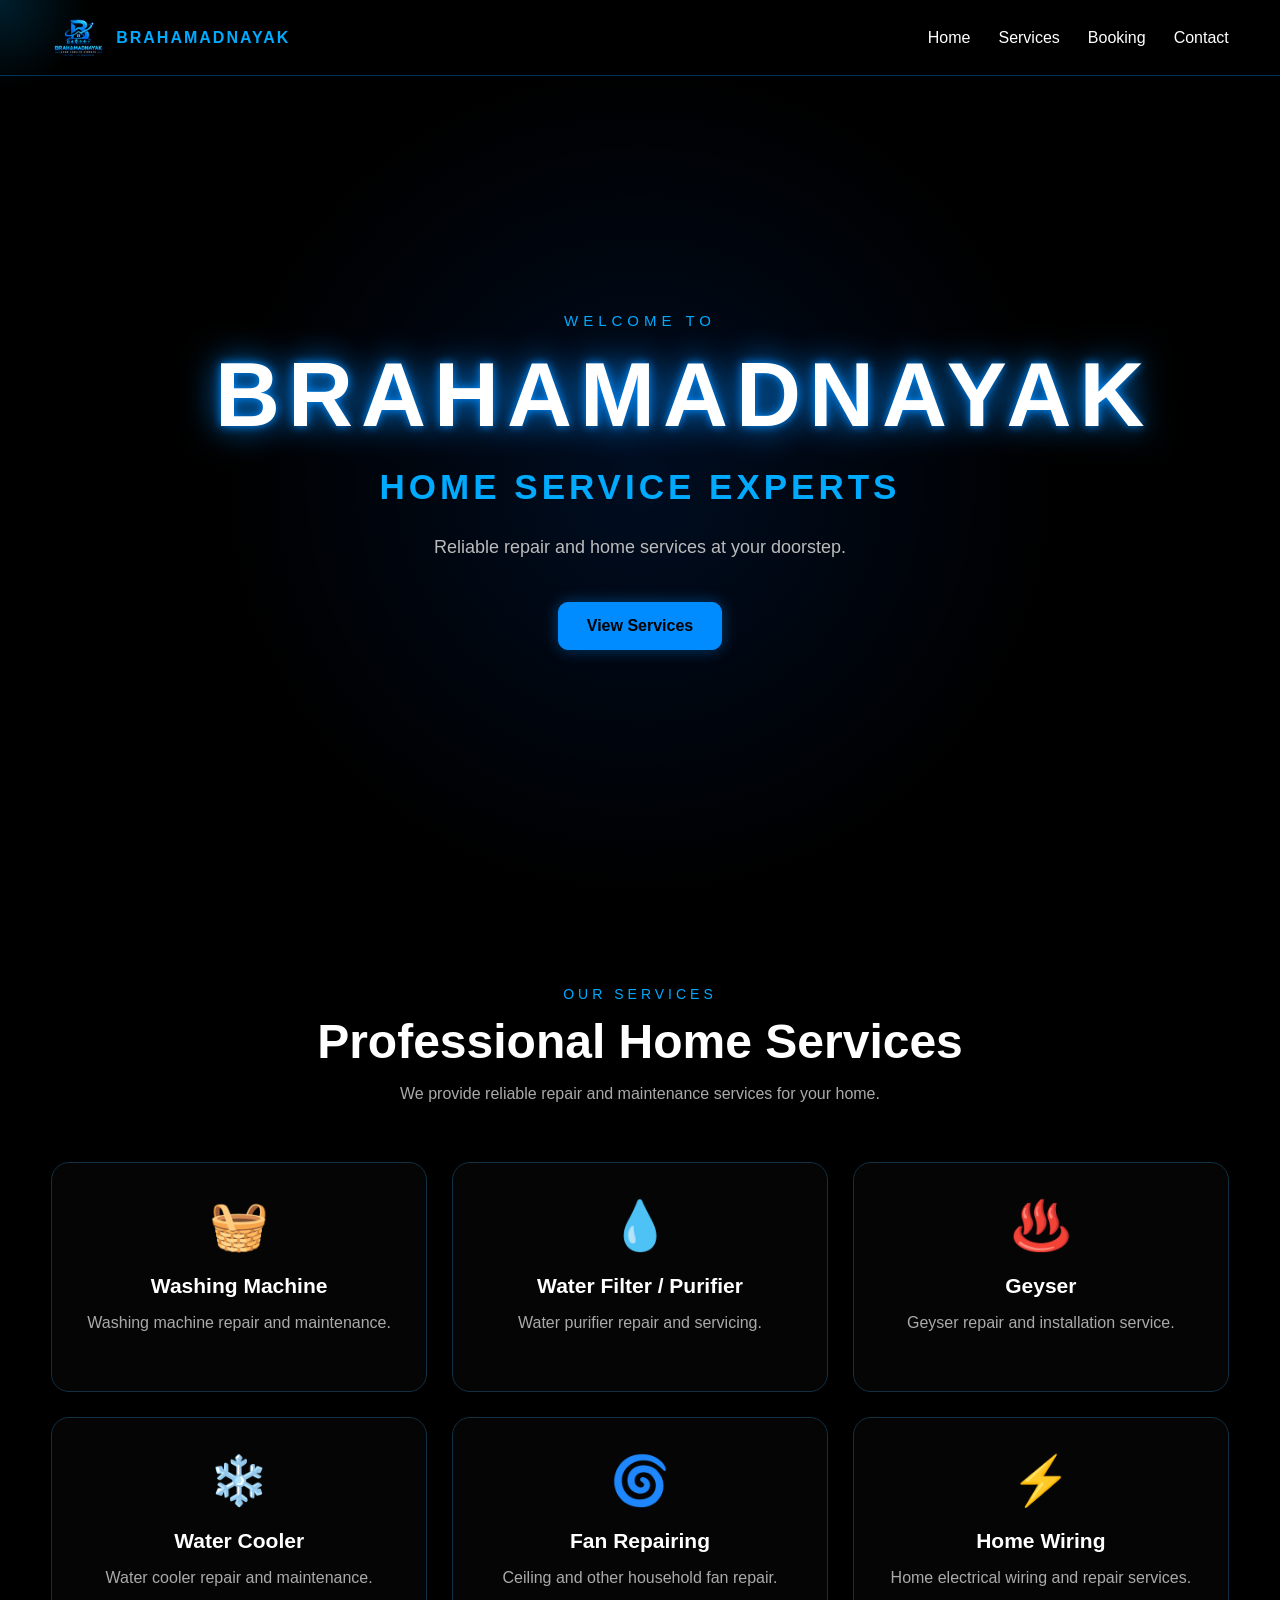
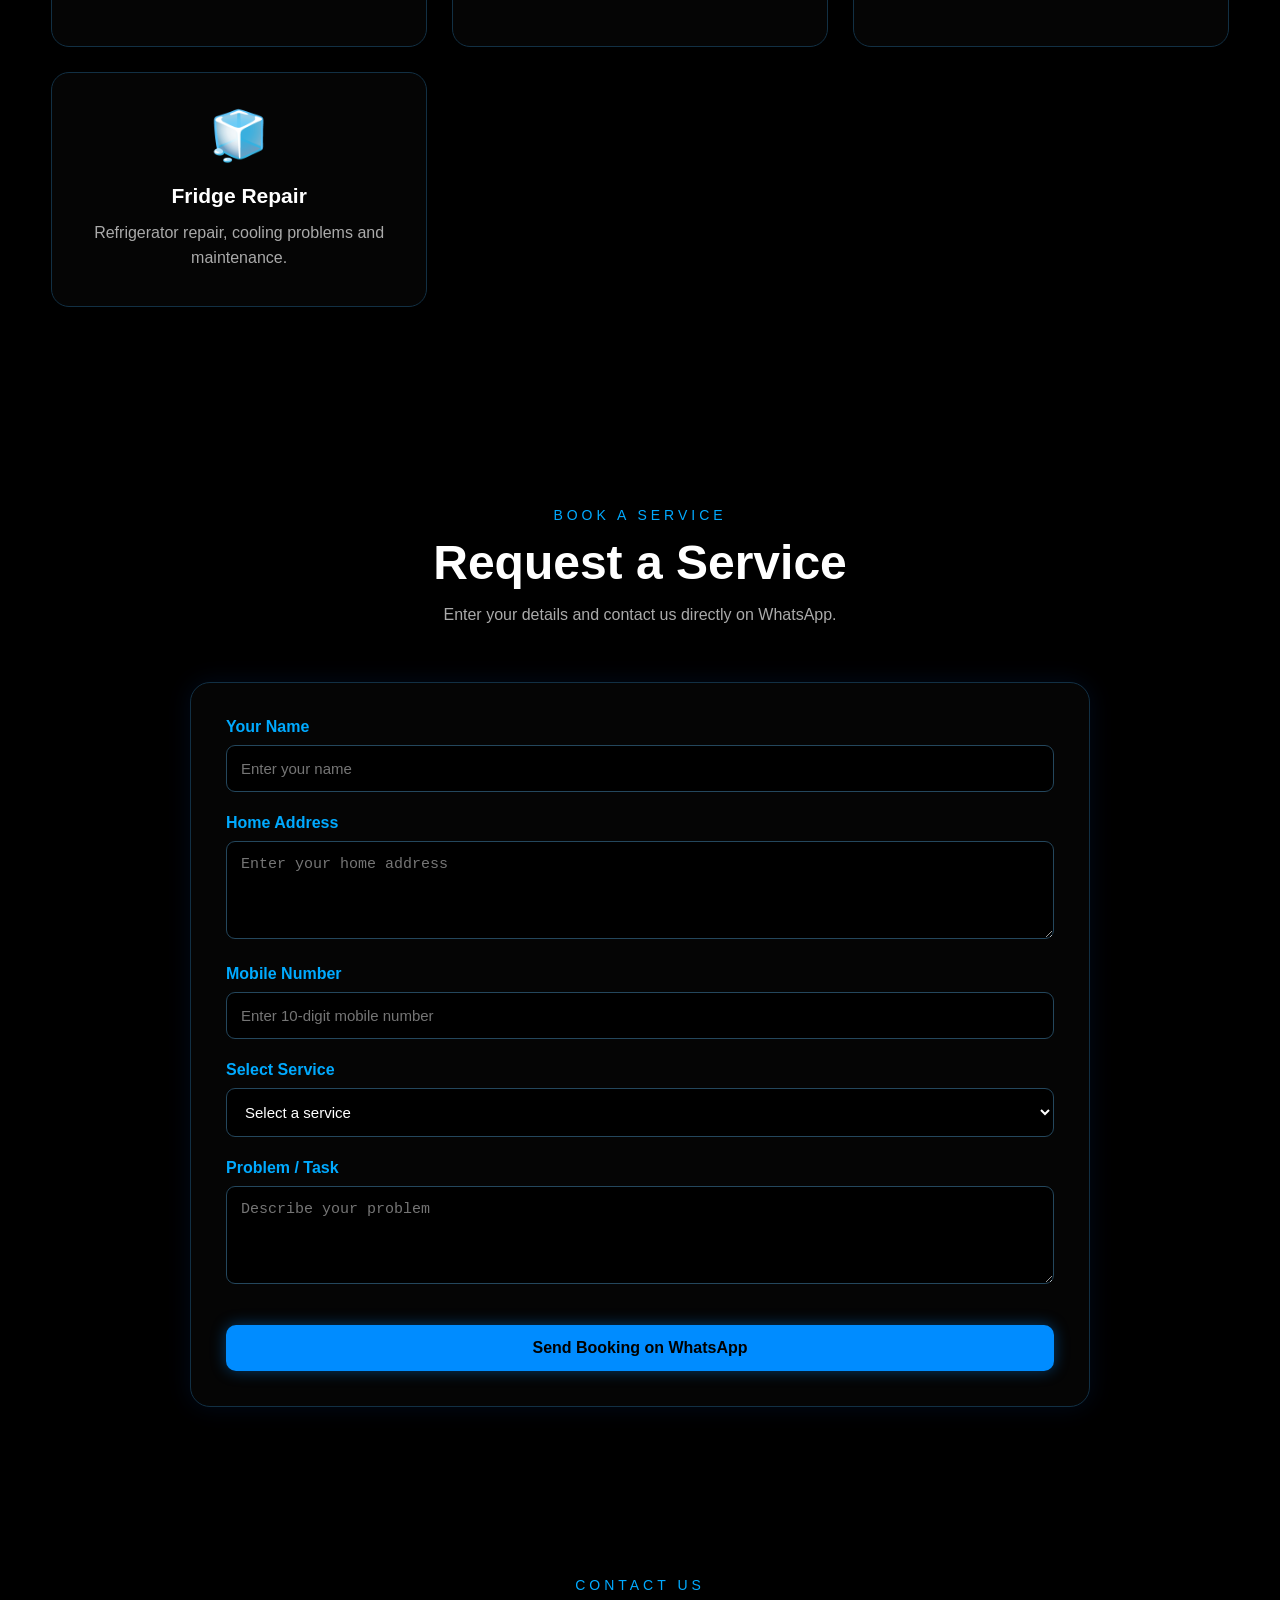
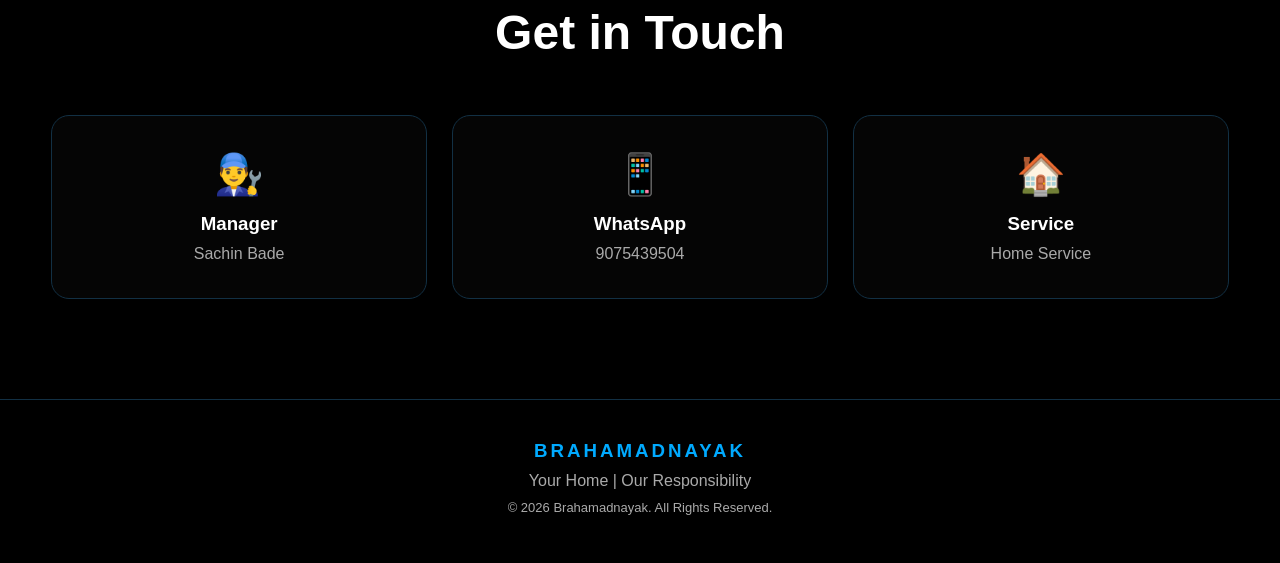
==== commit 2fdd0b92: "Update website.html" ====
--- a/website.html
+++ b/website.html
@@ -26,8 +26,7 @@
 
             <a href="#home" class="brand">
 
-                <img src="assest/brahamadnayak_logo.png"
-                     alt="Brahamadnayak Logo">
+         <img src="assest/brahamadnayak_logo.png" alt="Brahamadnayak Logo">
 
                 <span>BRAHAMADNAYAK</span>
 
--- a/style.css
+++ b/style.css
@@ -1,1052 +1,529 @@
-/* =========================================
-   RESET
-========================================= */
-
 * {
     margin: 0;
     padding: 0;
     box-sizing: border-box;
 }
 
-
 html {
     scroll-behavior: smooth;
 }
 
-
 body {
-    margin: 0;
-
-    font-family:
-        Arial,
-        Helvetica,
-        sans-serif;
-
-    background: #000000;
-
-    color: #ffffff;
-
+    font-family: Arial, Helvetica, sans-serif;
+    background: #000;
+    color: #fff;
     overflow-x: hidden;
 }
 
-
-img {
-    max-width: 100%;
+a {
+    color: inherit;
+    text-decoration: none;
+}
+
+
+/* =========================
+   CURSOR GLOW
+========================= */
+
+.cursor-glow {
+    position: fixed;
+    width: 180px;
+    height: 180px;
+    border-radius: 50%;
+    pointer-events: none;
+    background: radial-gradient(
+        circle,
+        rgba(0, 174, 255, 0.18),
+        transparent 70%
+    );
+    transform: translate(-50%, -50%);
+    z-index: 9999;
+}
+
+
+/* =========================
+   LANGUAGE PAGE
+========================= */
+
+.language-page {
+    min-height: 100vh;
+    background: #000;
+}
+
+.language-container {
+    min-height: 100vh;
+    display: flex;
+    flex-direction: column;
+    justify-content: center;
+    align-items: center;
+    text-align: center;
+    padding: 30px;
+}
+
+.language-logo img {
+    width: 360px;
+    max-width: 90vw;
     height: auto;
-
     display: block;
-}
-
-
-a {
-    text-decoration: none;
-    color: inherit;
-}
-
-
-/* =========================================
+    margin: auto;
+}
+
+.language-content h1 {
+    margin-top: 15px;
+    font-size: 42px;
+    letter-spacing: 5px;
+    color: #fff;
+    text-shadow:
+        0 0 10px #008cff,
+        0 0 25px #008cff;
+}
+
+.tagline {
+    color: #00aaff;
+    font-size: 16px;
+    letter-spacing: 4px;
+    margin-top: 10px;
+}
+
+.language-title {
+    margin-top: 40px;
+    font-size: 20px;
+}
+
+.language-buttons {
+    display: flex;
+    justify-content: center;
+    gap: 15px;
+    flex-wrap: wrap;
+    margin-top: 25px;
+}
+
+.language-btn {
+    min-width: 140px;
+    padding: 14px 25px;
+    border: 1px solid #008cff;
+    border-radius: 10px;
+    color: #fff;
+    background: #050505;
+    box-shadow: 0 0 12px rgba(0, 140, 255, 0.25);
+    transition: 0.3s;
+}
+
+.language-btn:hover {
+    transform: translateY(-4px);
+    background: #008cff;
+    color: #000;
+    box-shadow: 0 0 25px #008cff;
+}
+
+
+/* =========================
    NAVBAR
-========================================= */
+========================= */
 
 .navbar {
     position: sticky;
-
     top: 0;
-
     z-index: 1000;
-
-    width: 100%;
-
     background: rgba(0, 0, 0, 0.95);
-
-    border-bottom:
-        1px solid #008cff;
-
+    border-bottom: 1px solid rgba(0, 150, 255, 0.35);
     backdrop-filter: blur(10px);
 }
-
 
 .nav-container {
     width: 92%;
-
-    max-width: 1200px;
-
-    min-height: 80px;
-
+    max-width: 1250px;
     margin: auto;
-
+    min-height: 75px;
     display: flex;
-
     align-items: center;
-
     justify-content: space-between;
-}
-
-
-/* LOGO */
-
-.nav-logo {
-    width: 180px;
-
-    display: block;
-}
-
-
-.nav-logo img {
-    width: 100%;
-
-    max-width: 180px;
-
-    height: auto;
-
+    gap: 20px;
+}
+
+.brand {
+    display: flex;
+    align-items: center;
+    gap: 10px;
+    font-weight: bold;
+    letter-spacing: 2px;
+}
+
+.brand img {
+    width: 55px;
+    height: 55px;
     object-fit: contain;
 }
 
-
-/* NAVIGATION */
+.brand span {
+    color: #00aaff;
+}
 
 nav {
     display: flex;
-
+    gap: 28px;
+}
+
+nav a {
+    color: #fff;
+    transition: 0.3s;
+}
+
+nav a:hover {
+    color: #00aaff;
+    text-shadow: 0 0 12px #008cff;
+}
+
+
+/* =========================
+   HERO
+========================= */
+
+.hero {
+    min-height: 90vh;
+    display: flex;
     align-items: center;
-
-    gap: 30px;
-}
-
-
-nav a {
-    color: white;
-
-    font-size: 16px;
-
-    transition: 0.3s;
-}
-
-
-nav a:hover {
-    color: #00aaff;
-}
-
-
-/* MOBILE MENU */
-
-.menu-btn {
-    display: none;
-
-    background: transparent;
-
-    border: 1px solid #008cff;
-
-    color: white;
-
-    font-size: 24px;
-
-    padding: 6px 12px;
-
-    cursor: pointer;
-}
-
-
-/* =========================================
-   HERO
-========================================= */
-
-.hero {
-    width: 100%;
-
-    min-height: 90vh;
-
-    padding: 70px 5%;
-
-    display: flex;
-
-    align-items: center;
-
+    justify-content: center;
+    text-align: center;
+    padding: 80px 20px;
     background:
         radial-gradient(
-            circle at 80% 50%,
-            rgba(0, 140, 255, 0.15),
-            transparent 35%
-        );
-}
-
+            circle at center,
+            rgba(0, 100, 255, 0.13),
+            transparent 55%
+        ),
+        #000;
+}
 
 .hero-content {
-    width: 100%;
-
+    max-width: 850px;
+}
+
+.small-title {
+    color: #00aaff;
+    letter-spacing: 5px;
+    font-size: 15px;
+}
+
+.hero h1 {
+    margin-top: 15px;
+    font-size: clamp(45px, 8vw, 90px);
+    letter-spacing: 8px;
+    text-shadow:
+        0 0 10px #008cff,
+        0 0 35px #008cff;
+}
+
+.hero h2 {
+    margin-top: 20px;
+    font-size: clamp(20px, 4vw, 35px);
+    letter-spacing: 4px;
+    color: #00aaff;
+}
+
+.hero-description {
+    max-width: 650px;
+    margin: 25px auto;
+    color: #bbb;
+    line-height: 1.7;
+    font-size: 18px;
+}
+
+
+/* =========================
+   BUTTON
+========================= */
+
+.primary-btn {
+    display: inline-block;
+    margin-top: 15px;
+    padding: 14px 28px;
+    border: 1px solid #008cff;
+    border-radius: 10px;
+    background: #008cff;
+    color: #000;
+    font-weight: bold;
+    cursor: pointer;
+    transition: 0.3s;
+    box-shadow: 0 0 15px rgba(0, 140, 255, 0.4);
+}
+
+.primary-btn:hover {
+    transform: translateY(-3px);
+    box-shadow:
+        0 0 15px #008cff,
+        0 0 35px #008cff;
+}
+
+
+/* =========================
+   SECTIONS
+========================= */
+
+.section {
+    width: 92%;
     max-width: 1200px;
-
     margin: auto;
-
-    display: flex;
-
-    align-items: center;
-
-    justify-content: space-between;
-
-    gap: 50px;
-}
-
-
-.hero-text {
-    flex: 1;
-}
-
-
-.small-title {
-    color: #00aaff;
-
-    letter-spacing: 3px;
-
-    font-weight: bold;
-
-    margin-bottom: 15px;
-}
-
-
-.hero h1 {
-    font-size:
-        clamp(40px, 6vw, 75px);
-
-    line-height: 1.05;
-
-    margin-bottom: 25px;
-}
-
-
-.hero p {
-    max-width: 600px;
-
-    color: #cccccc;
-
-    font-size: 18px;
-
-    line-height: 1.7;
-
-    margin-bottom: 30px;
-}
-
-
-/* HERO IMAGE */
-
-.hero-image {
-    flex: 1;
-
-    width: 100%;
-
-    display: flex;
-
-    justify-content: center;
-
-    align-items: center;
-}
-
-
-.hero-image img {
-    width: 100%;
-
-    max-width: 500px;
-
-    height: auto;
-
-    object-fit: contain;
-
-    filter:
-        drop-shadow(
-            0 0 25px
-            rgba(0, 140, 255, 0.45)
-        );
-}
-
-
-/* BUTTONS */
-
-.hero-buttons {
-    display: flex;
-
-    gap: 15px;
-
-    flex-wrap: wrap;
-}
-
-
-.primary-btn,
-.secondary-btn {
-    padding: 14px 25px;
-
-    border-radius: 5px;
-
-    font-weight: bold;
-
+    padding: 100px 0;
+}
+
+.section-heading {
+    text-align: center;
+    margin-bottom: 55px;
+}
+
+.section-small {
+    color: #00aaff;
+    letter-spacing: 4px;
+    font-size: 14px;
+}
+
+.section-heading h2 {
+    font-size: clamp(30px, 5vw, 48px);
+    margin: 12px 0;
+}
+
+.section-heading p:last-child {
+    color: #aaa;
+    line-height: 1.6;
+}
+
+
+/* =========================
+   SERVICES
+========================= */
+
+.services-grid {
+    display: grid;
+    grid-template-columns: repeat(3, 1fr);
+    gap: 25px;
+}
+
+.service-card {
+    background: #050505;
+    border: 1px solid #123044;
+    border-radius: 18px;
+    padding: 35px 25px;
+    text-align: center;
+    min-height: 230px;
     transition: 0.3s;
 }
 
-
-.primary-btn {
-    background: #008cff;
-}
-
-
-.primary-btn:hover {
-    background: #00aaff;
-
-    transform: translateY(-3px);
-}
-
-
-.secondary-btn {
-    border: 1px solid #008cff;
-}
-
-
-.secondary-btn:hover {
-    background: #008cff;
-}
-
-
-/* =========================================
-   SECTION
-========================================= */
-
-.section {
-    padding: 100px 5%;
-
-    background: #080808;
-}
-
-
-.section-title {
-    text-align: center;
-
-    margin-bottom: 50px;
-}
-
-
-.section-title p {
-    color: #008cff;
-
-    letter-spacing: 3px;
-
-    font-weight: bold;
-
-    margin-bottom: 10px;
-}
-
-
-.section-title h2 {
-    font-size:
-        clamp(30px, 5vw, 50px);
-
-    margin-bottom: 15px;
-}
-
-
-.section-title span {
-    display: block;
-
-    width: 80px;
-
-    height: 3px;
-
-    margin: auto;
-
-    background: #008cff;
-}
-
-
-/* =========================================
-   SERVICES
-========================================= */
-
-.services-grid {
-    width: 100%;
-
-    max-width: 1200px;
-
-    margin: auto;
-
-    display: grid;
-
-    grid-template-columns:
-        repeat(3, 1fr);
-
-    gap: 25px;
-}
-
-
-.service-card {
-    padding: 35px 25px;
-
-    text-align: center;
-
-    background: #101010;
-
-    border: 1px solid #222222;
-
-    border-radius: 12px;
-
-    transition: 0.3s;
-}
-
-
 .service-card:hover {
+    transform: translateY(-8px);
     border-color: #008cff;
-
-    transform: translateY(-8px);
-
     box-shadow:
-        0 0 25px
-        rgba(0, 140, 255, 0.15);
-}
-
+        0 0 15px rgba(0, 140, 255, 0.5),
+        0 0 35px rgba(0, 140, 255, 0.15);
+}
 
 .service-icon {
-    font-size: 45px;
-
+    font-size: 48px;
     margin-bottom: 20px;
 }
-
 
 .service-card h3 {
     font-size: 21px;
-
-    margin-bottom: 10px;
-}
-
+    margin-bottom: 12px;
+}
 
 .service-card p {
-    color: #aaaaaa;
-
+    color: #aaa;
     line-height: 1.6;
 }
 
 
-/* =========================================
+/* =========================
    BOOKING
-========================================= */
+========================= */
 
 .booking-section {
-    padding: 100px 5%;
-
+    max-width: 900px;
+}
+
+.booking-container {
     background: #050505;
-}
-
-
-.booking-container {
+    border: 1px solid #123044;
+    border-radius: 20px;
+    padding: 35px;
+    box-shadow: 0 0 25px rgba(0, 100, 255, 0.1);
+}
+
+.form-group {
+    margin-bottom: 22px;
+}
+
+.form-group label {
+    display: block;
+    margin-bottom: 9px;
+    color: #00aaff;
+    font-weight: bold;
+}
+
+input,
+textarea,
+select {
     width: 100%;
-
-    max-width: 1100px;
-
-    margin: auto;
-
+    padding: 14px;
+    border: 1px solid #24475d;
+    border-radius: 9px;
+    background: #000;
+    color: #fff;
+    outline: none;
+    font-size: 15px;
+    transition: 0.3s;
+}
+
+input:focus,
+textarea:focus,
+select:focus {
+    border-color: #008cff;
+    box-shadow: 0 0 15px rgba(0, 140, 255, 0.3);
+}
+
+select option {
+    background: #000;
+    color: #fff;
+}
+
+.booking-btn {
+    width: 100%;
+    border: none;
+    font-size: 16px;
+}
+
+
+/* =========================
+   CONTACT
+========================= */
+
+.contact-section {
+    padding-top: 70px;
+}
+
+.contact-grid {
     display: grid;
-
-    grid-template-columns:
-        1fr 1fr;
-
-    gap: 60px;
-
-    align-items: center;
-}
-
-
-.booking-info h2 {
-    font-size:
-        clamp(35px, 5vw, 55px);
-
-    margin-bottom: 20px;
-}
-
-
-.booking-info > p {
-    color: #aaaaaa;
-
-    line-height: 1.7;
-
-    margin-bottom: 25px;
-}
-
-
-.booking-points {
-    display: grid;
-
-    gap: 15px;
-
-    color: #dddddd;
-}
-
-
-/* FORM */
-
-.form-box {
-    background: #0d0d0d;
-
-    border: 1px solid #222222;
-
-    border-radius: 12px;
-
-    padding: 35px;
-}
-
-
-.form-box label {
-    display: block;
-
-    color: #dddddd;
-
-    font-weight: bold;
-
-    margin-top: 15px;
-
-    margin-bottom: 8px;
-}
-
-
-.form-box label:first-child {
-    margin-top: 0;
-}
-
-
-.form-box input,
-.form-box textarea,
-.form-box select {
-    width: 100%;
-
-    padding: 14px;
-
+    grid-template-columns: repeat(3, 1fr);
+    gap: 25px;
+}
+
+.contact-card {
+    text-align: center;
+    padding: 35px 20px;
     background: #050505;
-
-    color: white;
-
-    border:
-        1px solid #333333;
-
-    border-radius: 5px;
-
-    outline: none;
-
-    font-size: 15px;
-}
-
-
-.form-box input:focus,
-.form-box textarea:focus,
-.form-box select:focus {
-    border-color: #008cff;
-
-    box-shadow:
-        0 0 10px
-        rgba(0, 140, 255, 0.15);
-}
-
-
-.form-box textarea {
-    resize: vertical;
-}
-
-
-/* WHATSAPP BUTTON */
-
-.whatsapp-btn {
-    width: 100%;
-
-    margin-top: 25px;
-
-    padding: 15px;
-
-    border: none;
-
-    border-radius: 5px;
-
-    background: #008cff;
-
-    color: white;
-
-    font-size: 16px;
-
-    font-weight: bold;
-
-    cursor: pointer;
-
+    border: 1px solid #123044;
+    border-radius: 18px;
     transition: 0.3s;
 }
-
-
-.whatsapp-btn:hover {
-    background: #00aaff;
-
-    transform: translateY(-2px);
-}
-
-
-/* =========================================
-   CONTACT
-========================================= */
-
-.contact-section {
-    padding: 100px 5%;
-
-    background: #080808;
-}
-
-
-.contact-container {
-    width: 100%;
-
-    max-width: 1000px;
-
-    margin: auto;
-
-    display: grid;
-
-    grid-template-columns:
-        repeat(3, 1fr);
-
-    gap: 25px;
-}
-
-
-.contact-card {
-    padding: 35px 20px;
-
-    text-align: center;
-
-    background: #101010;
-
-    border: 1px solid #222222;
-
-    border-radius: 10px;
-
-    transition: 0.3s;
-}
-
 
 .contact-card:hover {
     border-color: #008cff;
-}
-
+    box-shadow: 0 0 25px rgba(0, 140, 255, 0.25);
+}
 
 .contact-icon {
-    font-size: 35px;
-
+    font-size: 40px;
     margin-bottom: 15px;
 }
-
 
 .contact-card h3 {
     margin-bottom: 10px;
 }
 
-
+.contact-card p,
 .contact-card a {
-    color: #00aaff;
-}
-
-
-.contact-card p {
-    color: #aaaaaa;
-}
-
-
-/* =========================================
+    color: #aaa;
+}
+
+.contact-card a:hover {
+    color: #00aaff;
+}
+
+
+/* =========================
    FOOTER
-========================================= */
+========================= */
 
 footer {
-    padding: 50px 20px;
-
+    border-top: 1px solid #123044;
+    padding: 40px 20px;
     text-align: center;
-
-    background: #000000;
-
-    border-top:
-        1px solid #111111;
-}
-
-
-.footer-logo {
-    width: 160px;
-
-    max-width: 100%;
-
-    margin: 0 auto 20px;
-}
-
-
-.footer-logo img {
-    width: 100%;
-
-    max-width: 160px;
-
-    height: auto;
-
-    object-fit: contain;
-}
-
-
-footer h3 {
-    margin-bottom: 8px;
-}
-
-
-footer p {
-    color: #888888;
-}
-
+}
+
+.footer-content h3 {
+    color: #00aaff;
+    letter-spacing: 3px;
+}
+
+.footer-content p {
+    color: #aaa;
+    margin-top: 10px;
+}
 
 .copyright {
-    margin-top: 25px;
-
     font-size: 13px;
 }
 
 
-/* =========================================
-   FIRST PAGE
-========================================= */
-
-.language-page {
-    width: 100%;
-
-    min-height: 100vh;
-
-    margin: 0;
-
-    padding: 30px 20px;
-
-    display: flex;
-
-    justify-content: center;
-
-    align-items: center;
-
-    background: #000000;
-
-    overflow: hidden;
-}
-
-
-.language-container {
-    width: 100%;
-
-    max-width: 600px;
-
-    text-align: center;
-
-    background: transparent;
-}
-
-
-/* FIRST PAGE LOGO */
-
-.language-logo {
-    width: 100%;
-
-    max-width: 350px;
-
-    margin: 0 auto 25px;
-
-    background: transparent;
-}
-
-
-.language-logo img {
-    width: 100%;
-
-    max-width: 350px;
-
-    height: auto;
-
-    margin: auto;
-
-    display: block;
-
-    object-fit: contain;
-
-    background: transparent;
-}
-
-
-/* FIRST PAGE TITLE */
-
-.language-container h1 {
-    color: #ffffff;
-
-    font-size:
-        clamp(30px, 7vw, 55px);
-
-    letter-spacing: 2px;
-
-    margin-bottom: 10px;
-}
-
-
-.language-subtitle {
-    color: #00aaff;
-
-    margin-bottom: 40px;
-}
-
-
-.language-container h2 {
-    color: white;
-
-    margin-bottom: 25px;
-}
-
-
-/* LANGUAGE BUTTONS */
-
-.language-buttons {
-    display: flex;
-
-    justify-content: center;
-
-    gap: 15px;
-
-    flex-wrap: wrap;
-}
-
-
-.language-btn {
-    min-width: 130px;
-
-    padding: 14px 20px;
-
-    border:
-        1px solid #008cff;
-
-    border-radius: 6px;
-
-    color: white;
-
-    background: transparent;
-
-    transition: 0.3s;
-}
-
-
-.language-btn:hover {
-    background: #008cff;
-
-    transform: translateY(-3px);
-
-    box-shadow:
-        0 0 15px
-        rgba(0, 140, 255, 0.4);
-}
-
-
-/* =========================================
-   CURSOR LIGHT
-========================================= */
-
-#cursorGlow {
-    position: fixed;
-
-    width: 250px;
-
-    height: 250px;
-
-    border-radius: 50%;
-
-    pointer-events: none;
-
-    background:
-        radial-gradient(
-            circle,
-            rgba(0, 140, 255, 0.12),
-            transparent 70%
-        );
-
-    transform:
-        translate(-50%, -50%);
-
-    z-index: 9999;
-}
-
-
-/* =========================================
-   TABLET
-========================================= */
+/* =========================
+   RESPONSIVE
+========================= */
 
 @media (max-width: 900px) {
 
-    .hero-content {
+    .services-grid {
+        grid-template-columns: repeat(2, 1fr);
+    }
+
+    .contact-grid {
+        grid-template-columns: 1fr;
+    }
+
+    .nav-container {
         flex-direction: column;
-
-        text-align: center;
-    }
-
-
-    .hero-text {
-        display: flex;
-
-        flex-direction: column;
-
-        align-items: center;
-    }
-
-
-    .hero-image img {
-        max-width: 400px;
-    }
-
-
-    .services-grid {
-        grid-template-columns:
-            repeat(2, 1fr);
-    }
-
-
-    .booking-container {
-        grid-template-columns: 1fr;
-    }
-
-
-    .contact-container {
-        grid-template-columns:
-            repeat(2, 1fr);
-    }
-
-}
-
-
-/* =========================================
-   MOBILE
-========================================= */
+        padding: 15px 0;
+    }
+
+    nav {
+        flex-wrap: wrap;
+        justify-content: center;
+    }
+}
+
 
 @media (max-width: 600px) {
-
-    .nav-container {
-        min-height: 70px;
-    }
-
-
-    .nav-logo {
-        width: 130px;
-    }
-
-
-    .nav-logo img {
-        max-width: 130px;
-    }
-
-
-    .menu-btn {
-        display: block;
-    }
-
-
-    nav {
-        display: none;
-
-        position: absolute;
-
-        top: 70px;
-
-        left: 0;
-
-        width: 100%;
-
-        padding: 25px;
-
-        background: #050505;
-
-        border-bottom:
-            1px solid #008cff;
-
-        flex-direction: column;
-    }
-
-
-    nav.active {
-        display: flex;
-    }
-
-
-    nav a {
-        padding: 10px;
-    }
-
-
-    .hero {
-        padding: 60px 20px;
-    }
-
-
-    .hero h1 {
-        font-size: 40px;
-    }
-
-
-    .hero p {
-        font-size: 16px;
-    }
-
-
-    .hero-image img {
-        width: 100%;
-
-        max-width: 300px;
-    }
-
 
     .services-grid {
         grid-template-columns: 1fr;
     }
 
-
-    .contact-container {
-        grid-template-columns: 1fr;
-    }
-
-
-    .section,
-    .booking-section,
-    .contact-section {
-        padding: 70px 20px;
-    }
-
-
-    .form-box {
-        padding: 25px 20px;
-    }
-
-
-    /* FIRST PAGE MOBILE */
-
-    .language-page {
-        padding: 20px;
-    }
-
-
-    .language-logo {
-        max-width: 250px;
-    }
-
+    .language-content h1 {
+        font-size: 30px;
+        letter-spacing: 3px;
+    }
 
     .language-logo img {
-        max-width: 250px;
-    }
-
-
-    .language-buttons {
-        flex-direction: column;
-
-        align-items: center;
-    }
-
-
-    .language-btn {
-        width: 100%;
-
-        max-width: 280px;
-    }
-
-
-    #cursorGlow {
-        display: none;
-    }
-
-}
+        width: 280px;
+    }
+
+    .hero {
+        min-height: 75vh;
+    }
+
+    .hero h1 {
+        letter-spacing: 4px;
+    }
+
+    .section {
+        padding: 70px 0;
+    }
+
+    .booking-container {
+        padding: 22px;
+    }
+
+    nav {
+        gap: 15px;
+        font-size: 14px;
+    }
+}
